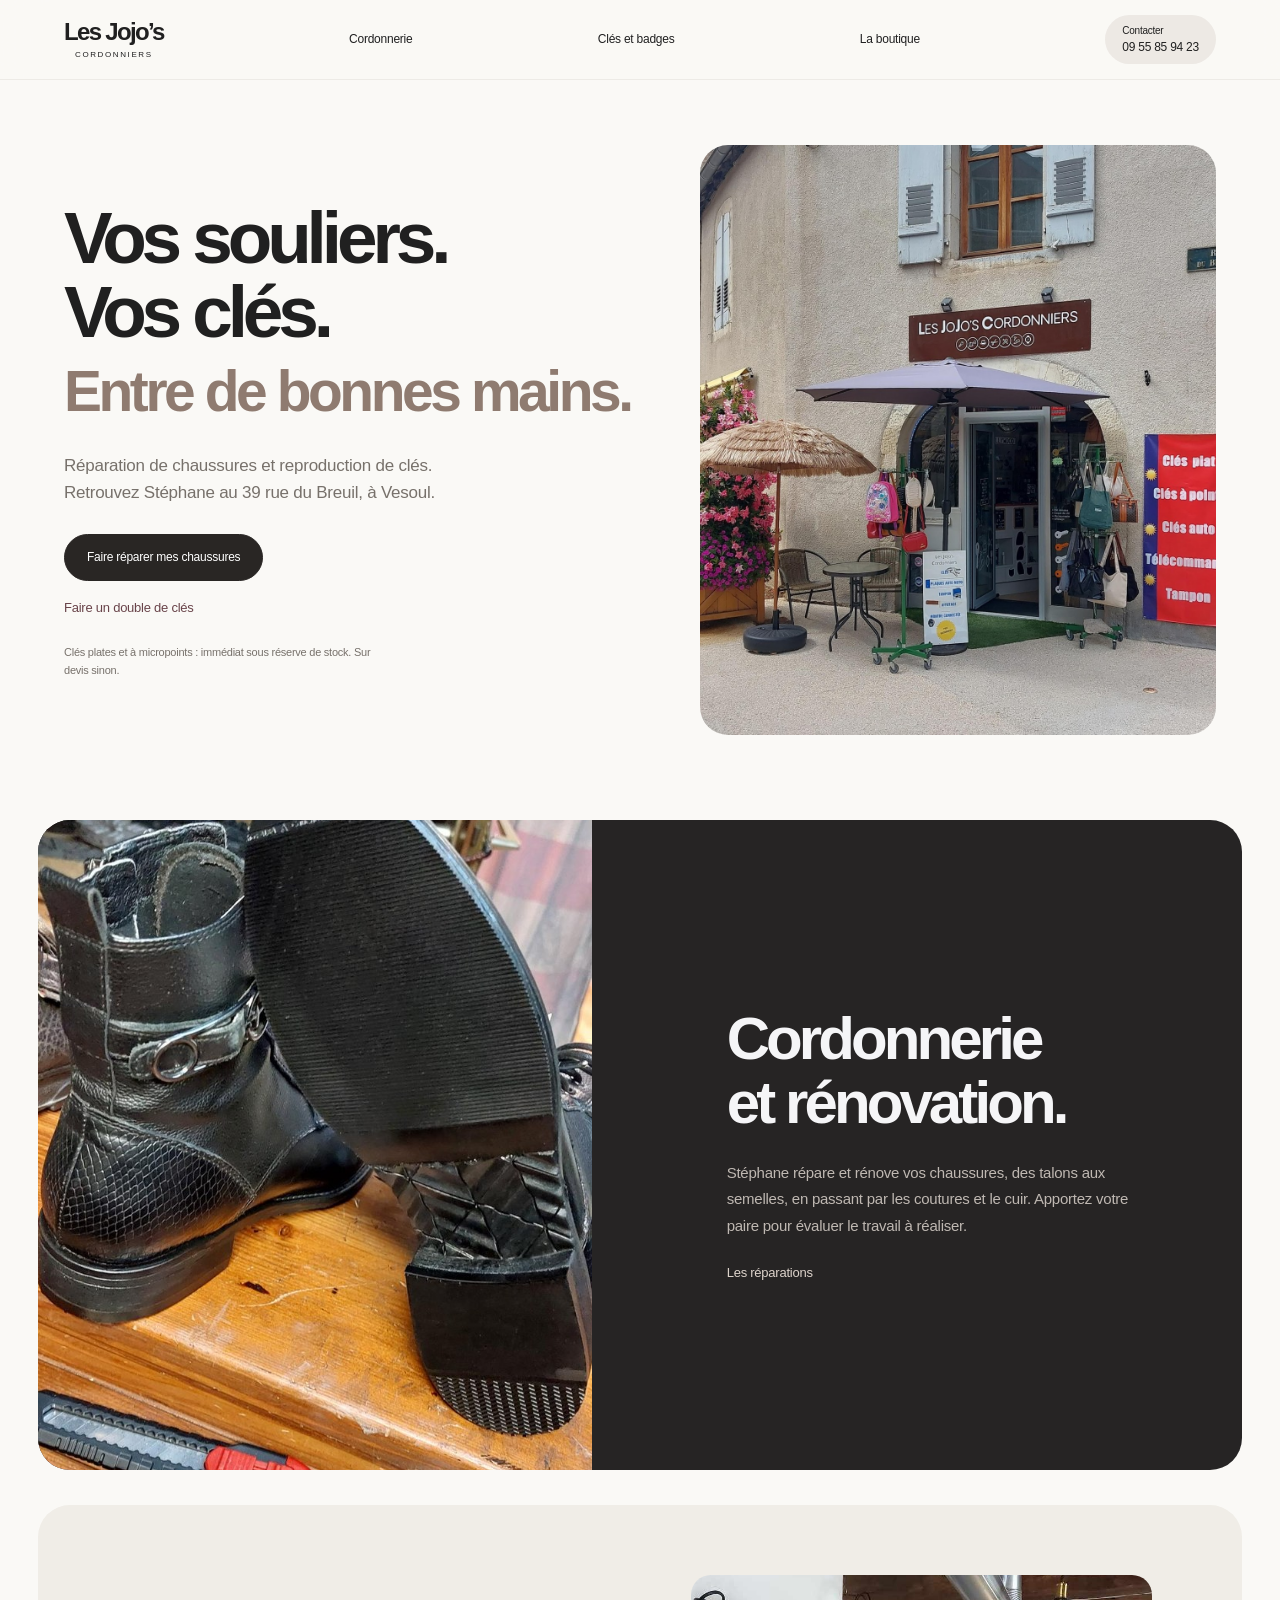
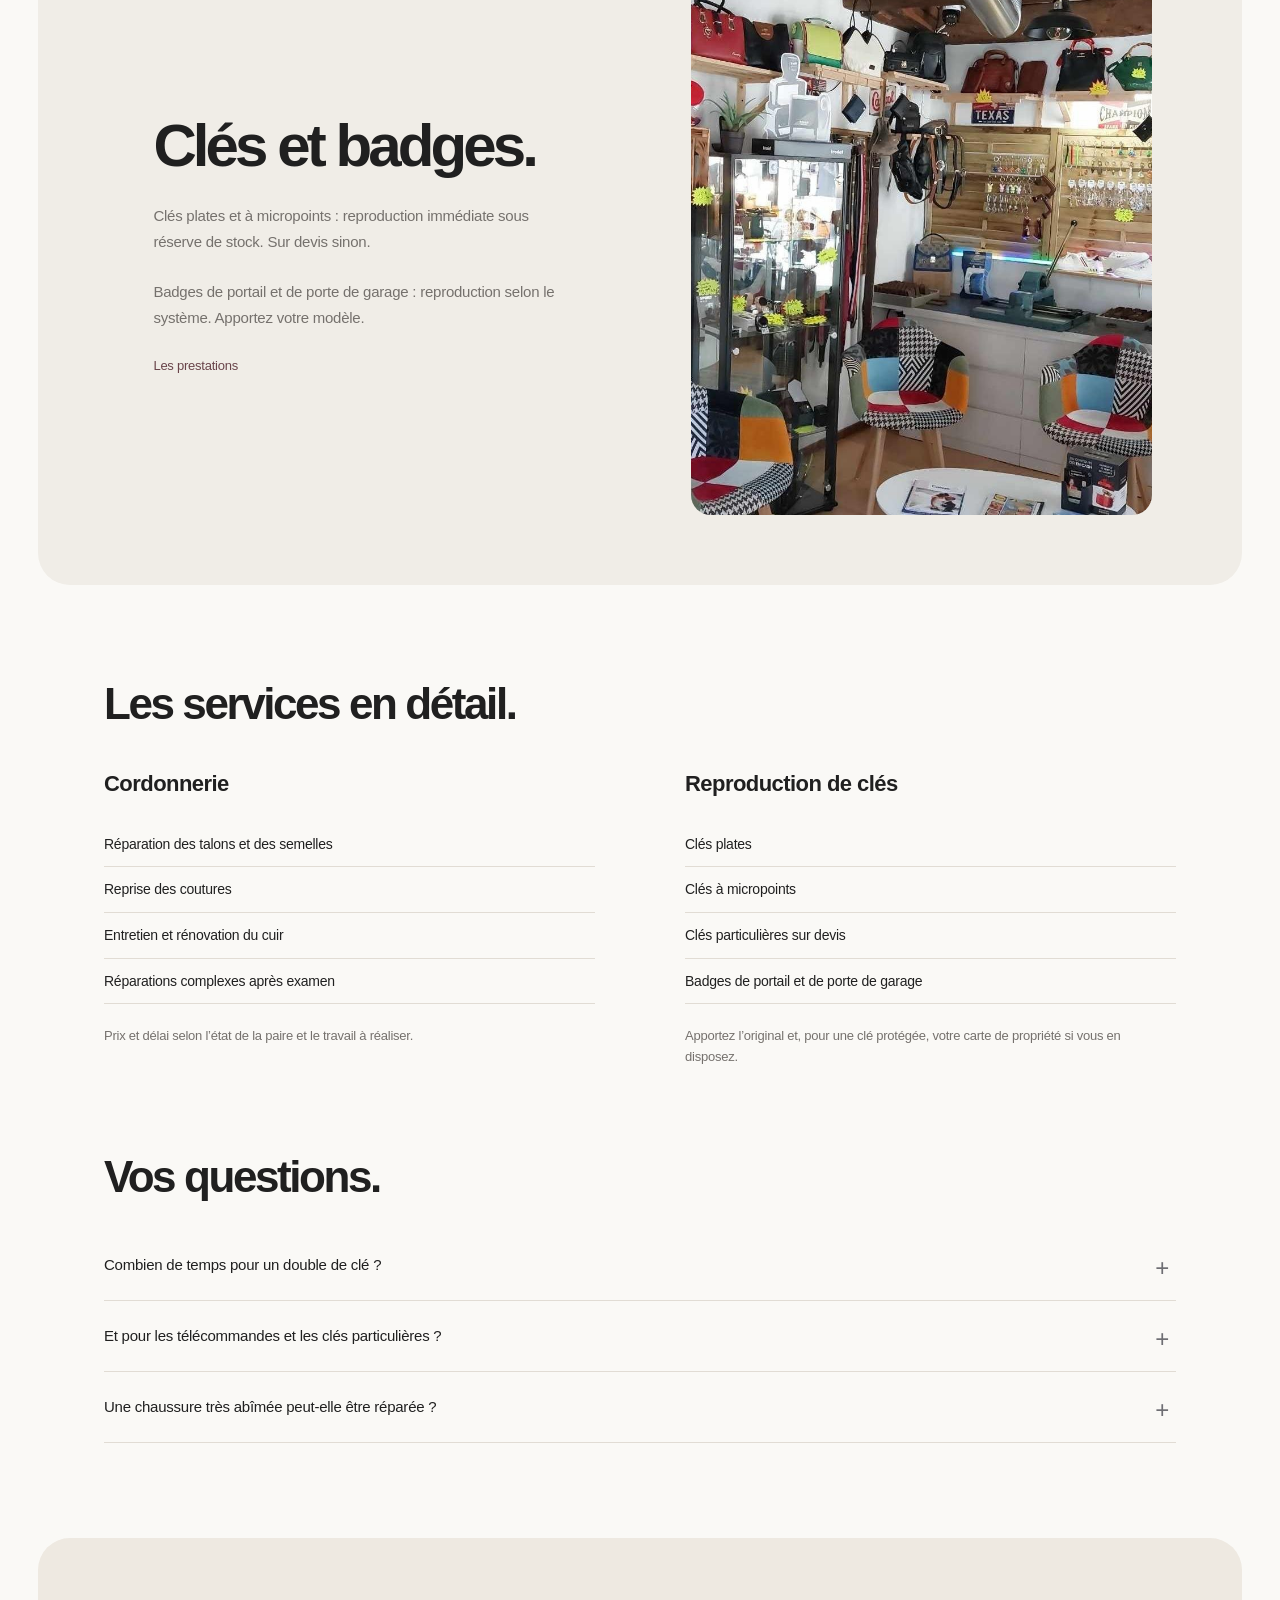
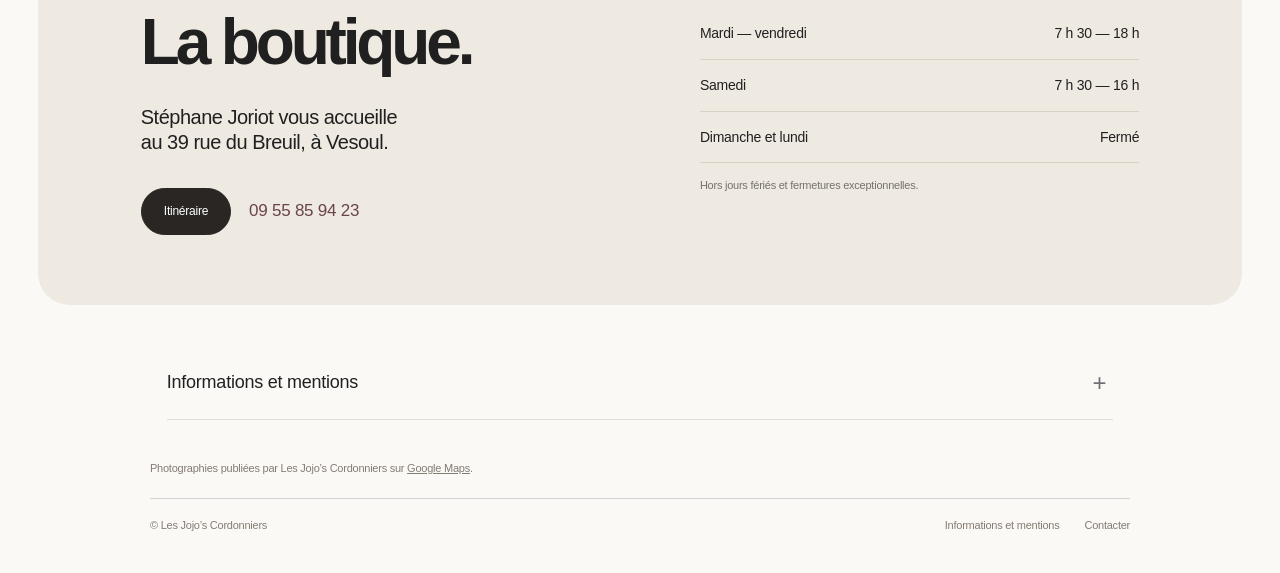
==== index.html @ 769cfbdf "Add files via upload" ====
<!doctype html>
<html lang="fr">
<head>
<meta charset="utf-8"><meta name="viewport" content="width=device-width, initial-scale=1">
<title>Les Jojo’s Cordonniers — Cordonnerie & clés à Vesoul</title>
<meta name="description" content="À Vesoul, Stéphane rénove vos souliers et reproduit vos clés plates, à micropoints et badges. 39 rue du Breuil. Du mardi au samedi. 09 55 85 94 23.">
<meta name="theme-color" content="#572b31"><meta property="og:title" content="Les Jojo’s Cordonniers · Vesoul"><meta property="og:description" content="Le soin des souliers. La précision des clés. Retrouvez Stéphane au 39 rue du Breuil."><meta property="og:type" content="website">
<style>
:root{color-scheme:light;--ink:#1d1d1f;--muted:#6e6e73;--blue:#0071e3;--gray:#f5f5f7}*{box-sizing:border-box}html{scroll-behavior:smooth;scroll-padding-top:65px}body{margin:0;color:var(--ink);background:white;font-family:-apple-system,BlinkMacSystemFont,'Helvetica Neue',Arial,sans-serif;-webkit-font-smoothing:antialiased;line-height:1.47;letter-spacing:-.015em}a{color:inherit;text-decoration:none}a:focus-visible,summary:focus-visible{outline:3px solid #0071e3;outline-offset:5px}h1,h2,h3,p{margin:0}h1,h2{font-weight:600;letter-spacing:-.045em;line-height:1.08}h1{font-size:60px}h2{font-size:52px}h3{font-size:24px;font-weight:600;letter-spacing:-.025em}header{position:sticky;top:0;z-index:10;height:48px;background:#fafafcd9;backdrop-filter:saturate(180%) blur(20px);-webkit-backdrop-filter:saturate(180%) blur(20px)}nav{height:100%;max-width:1000px;margin:auto;padding:0 22px;display:flex;align-items:center;justify-content:space-between;gap:24px;font-size:12px}nav a:hover{color:#000}.brand{font-size:17px;font-weight:600;letter-spacing:-.045em}.hero{text-align:center;background:var(--gray);padding:60px 24px 0;overflow:hidden}.subtitle{font-size:27px;line-height:1.25;letter-spacing:-.025em;margin-top:12px}.actions{display:flex;align-items:center;justify-content:center;gap:18px;margin-top:25px}.button{display:inline-flex;align-items:center;justify-content:center;border:1px solid var(--blue);background:var(--blue);color:white;border-radius:24px;padding:11px 22px;font-size:14px;line-height:1.4;transition:background .2s}.button:hover{background:#0077ed}.button.outline{background:transparent;color:var(--blue)}.button.outline:hover{background:var(--blue);color:white}.hero>img{display:block;width:min(100%,1100px);height:460px;object-fit:cover;object-position:50% 58%;margin:38px auto 0}.product{display:grid;grid-template-columns:1fr 1fr;align-items:center;gap:6%;padding:64px max(6%,calc((100vw - 1200px)/2));margin-top:12px;min-height:650px;overflow:hidden}.product-copy{text-align:center;max-width:500px;justify-self:center}.description{font-size:17px;color:var(--muted);line-height:1.55;max-width:405px;margin:24px auto 0}.product .link{display:inline-block;margin-top:24px}.link{color:#0066cc;font-size:17px;white-space:nowrap}.link:hover{text-decoration:underline}.link span{margin-left:5px;font-size:22px;vertical-align:-1px}.product>img{display:block;width:100%;height:530px;object-fit:cover}.dark{background:#000;color:#f5f5f7}.dark .description{color:#a1a1a6}.dark .link{color:#2997ff}.dark>img{object-position:50% 42%;max-width:430px;justify-self:center}.keys{background:var(--gray)}.keys>img{max-width:530px;justify-self:center}.services,.faq{max-width:1030px;margin:auto;padding:105px 25px}.services h2,.faq h2{font-size:40px}.service-columns{display:grid;grid-template-columns:1fr 1fr;gap:100px;margin-top:50px}.service-columns ul{list-style:none;padding:0;margin:22px 0}.service-columns li{font-size:16px;padding:12px 0;border-bottom:1px solid #d2d2d7}.service-columns article>p{font-size:14px;color:var(--muted);line-height:1.6}.faq{padding-top:0;padding-bottom:95px}.faq h2{margin-bottom:30px}details{border-bottom:1px solid #d2d2d7}summary{list-style:none;cursor:pointer;position:relative;padding:24px 40px 24px 0;font-size:18px;font-weight:500}summary::-webkit-details-marker{display:none}summary:after{content:'+';position:absolute;right:7px;top:20px;color:#6e6e73;font-size:24px;font-weight:300}details[open] summary:after{content:'−'}details p{padding:0 40px 25px 0;color:var(--muted);font-size:16px;max-width:800px}.contact{text-align:center;background:var(--gray);padding:80px 24px 90px}.contact .subtitle{font-size:24px}.hours{max-width:380px;margin:35px auto 0;text-align:left}.hours p{display:flex;justify-content:space-between;gap:20px;font-size:15px;padding:11px 0}.note{font-size:12px;color:var(--muted);margin-top:14px}footer{background:var(--gray);padding:25px max(25px,calc((100vw - 980px)/2));color:var(--muted);font-size:11px}footer>p{padding-bottom:20px;border-bottom:1px solid #d2d2d7;line-height:1.6}footer>p a{text-decoration:underline}footer>div{display:flex;gap:25px;padding-top:18px;flex-wrap:wrap}footer>div span{margin-right:auto}.skip{position:absolute;top:-100px;left:20px;z-index:30;background:white;padding:14px}.skip:focus{top:5px}.legal{max-width:800px;margin:60px auto;padding:0 25px}.legal h1{font-size:42px;margin-bottom:30px}.legal h2{font-size:26px;margin:30px 0 12px}.legal p{margin-bottom:15px}.legal a{color:#0066cc}.legal~footer{margin-top:50px}body>header:not(:has(nav)){display:flex;align-items:center;justify-content:space-between;padding:0 25px;font-size:13px}.reveal{opacity:0;transform:translateY(12px);transition:opacity .65s ease,transform .65s ease}.reveal.visible{opacity:1;transform:none}
@media(min-width:1600px){.hero>img{height:520px}.product{padding-top:80px;padding-bottom:80px}}
@media(max-width:800px){h1{font-size:43px}h2{font-size:40px}.hero{padding-top:45px}.subtitle{font-size:23px}.product{gap:5%;padding:50px 5%;min-height:570px}.product>img{height:470px}.description{font-size:15px}.service-columns{gap:45px}.services,.faq{padding-left:7%;padding-right:7%}}
@media(max-width:760px){html{scroll-padding-top:60px}header{height:50px}nav{padding:0 17px;gap:15px;font-size:10px}.brand{font-size:15px}nav a:nth-child(4){display:none}.hero{padding:38px 16px 0}h1{font-size:39px;max-width:340px;margin:auto;letter-spacing:-.04em}.hero .subtitle{font-size:19px;max-width:280px;margin:13px auto 0;line-height:1.3}.actions{gap:14px;margin-top:22px}.button{font-size:12px;padding:10px 18px}.hero>img{width:calc(100% + 32px);max-width:none;margin:30px -16px 0;height:360px;object-position:50% 56%}.product{grid-template-columns:1fr;gap:30px;padding:45px 22px 0;min-height:0;margin-top:10px}.product h2{font-size:39px}.product .subtitle{font-size:23px}.description{font-size:15px;max-width:330px;margin-top:20px}.product .link{font-size:15px;margin-top:18px}.product>img{height:420px;width:100%;max-width:390px;object-position:50% 40%}.keys>img{height:360px;object-position:center}.services{padding:65px 25px}.services h2,.faq h2{font-size:32px}.service-columns{grid-template-columns:1fr;gap:40px;margin-top:32px}.service-columns h3{font-size:22px}.service-columns ul{margin-top:15px}.service-columns li{font-size:14px}.service-columns article>p{font-size:13px}.faq{padding:0 25px 65px}.faq h2{margin-bottom:15px}summary{font-size:15px;padding-top:22px;padding-bottom:22px}details p{font-size:14px}.contact{padding:55px 25px 60px}.contact h2{font-size:39px}.contact .subtitle{font-size:20px}.hours{margin-top:28px}.hours p{font-size:13px}.note{font-size:10px}.contact .link{font-size:15px}footer{padding:20px 25px;font-size:10px}footer>div{gap:15px}footer>div span{width:100%}.legal h1{font-size:34px}}
@media(prefers-reduced-motion:reduce){html{scroll-behavior:auto}.reveal{opacity:1;transform:none;transition:none}*{transition:none!important}}
/* Retour à la composition chaleureuse, avec contenu réduit. */
:root{--ink:#202020;--muted:#75716d;--blue:#292624;--gray:#f0ede7}body{background:#faf9f6}header{height:80px;background:#faf9f6e8;border-bottom:1px solid #e4e1db99}nav{max-width:1320px;padding:0 5%;font-size:12px;gap:30px}.brand{font-size:24px;letter-spacing:-.07em;line-height:1;text-align:center}.brand span{display:block;font-size:8px;letter-spacing:.2em;margin-top:7px;font-weight:400}.nav-call{background:#ede9e4;border-radius:30px;padding:9px 17px;font-size:10px;line-height:1.3}.nav-call span{display:block;font-size:12px;margin-top:3px}.hero{max-width:1440px;margin:auto;background:none;text-align:left;padding:65px 5% 50px;display:grid;grid-template-columns:1.1fr 1fr;gap:6%;align-items:center}.hero h1{font-size:clamp(52px,5.7vw,82px);font-weight:600;line-height:1.02;letter-spacing:-.07em}.hero h1 span{display:inline-block;font-size:.78em;line-height:1.1;letter-spacing:-.06em;margin-top:10px;color:#8f7b70}.intro{font-size:17px;color:#77716b;line-height:1.6;margin-top:28px;max-width:440px}.hero .actions{align-items:flex-start;flex-direction:column;gap:17px;margin-top:28px}.button{background:#292624;border-color:#292624;font-size:12px;padding:14px 22px;border-radius:30px;transition:transform .2s,background .2s}.button:hover{background:#444;transform:translateY(-2px)}.link{color:#69444a;font-size:13px}.link span{display:none}.hero .key-note{font-size:11px;line-height:1.6;color:#77716b;max-width:310px;margin-top:27px}.hero>img{width:100%;height:590px;margin:0;border-radius:28px;object-position:50% 58%}.product{margin:35px 3% 0;border-radius:32px;padding:70px 7%;min-height:0;gap:10%;grid-template-columns:1fr 1fr}.product-copy{text-align:left;max-width:480px}.product h2{font-size:60px;letter-spacing:-.065em}.description{font-size:15px;line-height:1.75;margin:24px 0 0;max-width:410px}.product>img{height:540px;max-width:none;border-radius:20px}.dark{background:#262424;grid-template-columns:1fr 1fr}.dark>img{grid-column:1;grid-row:1;object-position:50% 42%;height:650px;border-radius:0}.dark .product-copy{grid-column:2;grid-row:1;padding:30px 12% 30px 0}.dark{padding:0;gap:8%;overflow:hidden}.dark .description{color:#bfb8b2}.dark .link{color:#ddd3cb}.keys{background:#f0ede7}.services,.faq{max-width:1200px;padding-left:5%;padding-right:5%}.services{padding-top:95px;padding-bottom:85px}.services h2,.faq h2{font-size:44px;letter-spacing:-.055em}.service-columns{gap:90px;margin-top:40px}.service-columns h3{font-size:22px}.service-columns li{font-size:14px;border-color:#e1dcd4}.service-columns article>p{font-size:13px}.faq summary{font-size:15px;font-weight:500}details{border-color:#e1dcd4}details p{font-size:14px}.contact{margin:0 3%;border-radius:32px;background:#eee9e1;padding:70px 8%;display:grid;grid-template-columns:1fr 1fr;column-gap:12%;text-align:left}.contact h2{grid-column:1;grid-row:1;font-size:64px;letter-spacing:-.065em}.contact .subtitle{grid-column:1;grid-row:2;font-size:20px;margin-top:20px}.hours{grid-column:2;grid-row:1 / span 2;max-width:none;width:100%;margin:0;align-self:center}.hours p{font-size:14px;border-bottom:1px solid #d9d1c7;padding:15px 0}.note{grid-column:2;grid-row:3;font-size:11px;align-self:start}.contact .actions{grid-column:1;grid-row:3;justify-content:flex-start;flex-wrap:wrap}.contact .link{font-size:17px}footer{background:none;padding-top:40px;padding-bottom:40px;color:#847b72}.reveal{transform:translateY(12px)}.reveal.visible{transform:none}
@media(min-width:1600px){.product,.contact{max-width:1400px;margin-left:auto;margin-right:auto}.hero>img{height:620px}}
@media(max-width:1000px){nav{gap:20px}.hero{padding-top:50px;gap:5%}.hero h1{font-size:62px}.hero>img{height:570px}.product h2{font-size:48px}.product{gap:7%}.dark>img{height:600px}.dark .product-copy{padding-right:10%}.contact{column-gap:7%}.contact h2{font-size:54px}}
@media(max-width:760px){header{height:68px}html{scroll-padding-top:78px}nav{padding:0 6%;gap:14px;justify-content:space-between}.brand{font-size:23px}.brand span{font-size:7px}nav>a:nth-child(2),nav>a:nth-child(3),nav>a:nth-child(4){display:none}.nav-call{padding:8px 13px;font-size:9px}.nav-call span{font-size:11px}.hero{padding:40px 6% 30px;grid-template-columns:1fr;gap:30px}.hero h1{font-size:56px;max-width:none;margin:0;letter-spacing:-.07em}.hero h1 span{font-size:.74em;margin-top:10px}.intro{font-size:15px;margin-top:23px}.hero .actions{gap:13px;margin-top:24px}.button{font-size:11px;padding:14px 19px}.hero .key-note{font-size:10px;margin-top:23px;max-width:290px}.hero>img{width:100%;height:420px;max-width:none;margin:0;border-radius:22px}.product{grid-template-columns:1fr;margin:15px 4% 0;padding:40px 7% 0;gap:30px;border-radius:24px}.product h2{font-size:43px}.description{font-size:14px;margin-top:20px}.product .link{font-size:12px;margin-top:20px}.product>img{height:370px;border-radius:16px 16px 0 0;max-width:none}.dark{padding:0;gap:0}.dark>img{grid-row:1;grid-column:1;height:400px;border-radius:0;object-position:50% 42%}.dark .product-copy{grid-column:1;grid-row:2;padding:40px 7%;max-width:none;width:100%}.keys{padding-bottom:0}.services{padding:62px 6%}.services h2,.faq h2{font-size:34px}.service-columns{grid-template-columns:1fr;gap:35px;margin-top:30px}.service-columns h3{font-size:21px}.service-columns li{font-size:13px}.faq{padding:0 6% 62px}.faq summary{font-size:14px}.contact{margin:0 4%;padding:45px 7%;border-radius:24px;display:block}.contact h2{font-size:45px}.contact .subtitle{font-size:18px;margin-top:18px}.hours{margin-top:30px}.hours p{font-size:13px}.note{font-size:10px;margin-top:14px}.contact .actions{margin-top:25px;gap:17px}.contact .link{font-size:15px}footer{padding:30px 6%;font-size:10px}}


.embedded-info{max-width:1100px;margin:40px auto 0;padding:0 6%}.embedded-info details>div{padding:10px 0 25px}.embedded-info h3{font-size:17px;margin:20px 0 10px}.embedded-info p{font-size:13px;padding:0 0 12px}.embedded-info a{text-decoration:underline}
</style><link rel="icon" href="[data-uri]" type="image/svg+xml">
<script type="application/ld+json">{"@context":"https://schema.org","@type":"LocalBusiness","name":"Les Jojo’s Cordonniers","telephone":"+33955859423","address":{"@type":"PostalAddress","streetAddress":"39 rue du Breuil","postalCode":"70000","addressLocality":"Vesoul","addressCountry":"FR"},"openingHoursSpecification":[{"@type":"OpeningHoursSpecification","dayOfWeek":["Tuesday","Wednesday","Thursday","Friday"],"opens":"07:30","closes":"18:00"},{"@type":"OpeningHoursSpecification","dayOfWeek":"Saturday","opens":"07:30","closes":"16:00"}],"hasMap":"https://maps.app.goo.gl/Tu4e4Hocsy4K4WcW7"}</script>
</head>
<body>
<a class="skip" href="#contenu">Aller au contenu</a>
<header><nav aria-label="Navigation principale"><a class="brand" href="#">Les Jojo’s<span>CORDONNIERS</span></a><a href="#cordonnerie">Cordonnerie</a><a href="#cles">Clés et badges</a><a href="#venir">La boutique</a><a class="nav-call" href="tel:+33955859423">Contacter<span>09 55 85 94 23</span></a></nav></header>
<main id="contenu">
<section class="hero"><div class="hero-copy"><h1>Vos souliers.<br>Vos clés.<br><span>Entre de bonnes mains.</span></h1><p class="intro">Réparation de chaussures et reproduction de clés.<br>Retrouvez Stéphane au 39 rue du Breuil, à Vesoul.</p><div class="actions"><a class="button" href="#cordonnerie">Faire réparer mes chaussures</a><a class="link" href="#cles">Faire un double de clés</a></div><p class="key-note">Clés plates et à micropoints : immédiat sous réserve de stock. Sur devis sinon.</p></div><img src="[data-uri]" alt="La boutique Les Jojo’s Cordonniers au 39 rue du Breuil à Vesoul" width="1080" height="1350" fetchpriority="high"></section>
<section class="product dark" id="cordonnerie"><div class="product-copy"><h2>Cordonnerie<br>et rénovation.</h2><p class="description">Stéphane répare et rénove vos chaussures, des talons aux semelles, en passant par les coutures et le cuir. Apportez votre paire pour évaluer le travail à réaliser.</p><a class="link" href="#services">Les réparations <span aria-hidden="true">›</span></a></div><img src="[data-uri]" alt="Une chaussure et sa semelle à l’établi de la cordonnerie" width="720" height="1600" loading="lazy"></section>
<section class="product keys" id="cles"><div class="product-copy"><h2>Clés et badges.</h2><p class="description">Clés plates et à micropoints : reproduction immédiate sous réserve de stock. Sur devis sinon.</p><p class="description">Badges de portail et de porte de garage : reproduction selon le système. Apportez votre modèle.</p><a class="link" href="#services">Les prestations <span aria-hidden="true">›</span></a></div><img src="[data-uri]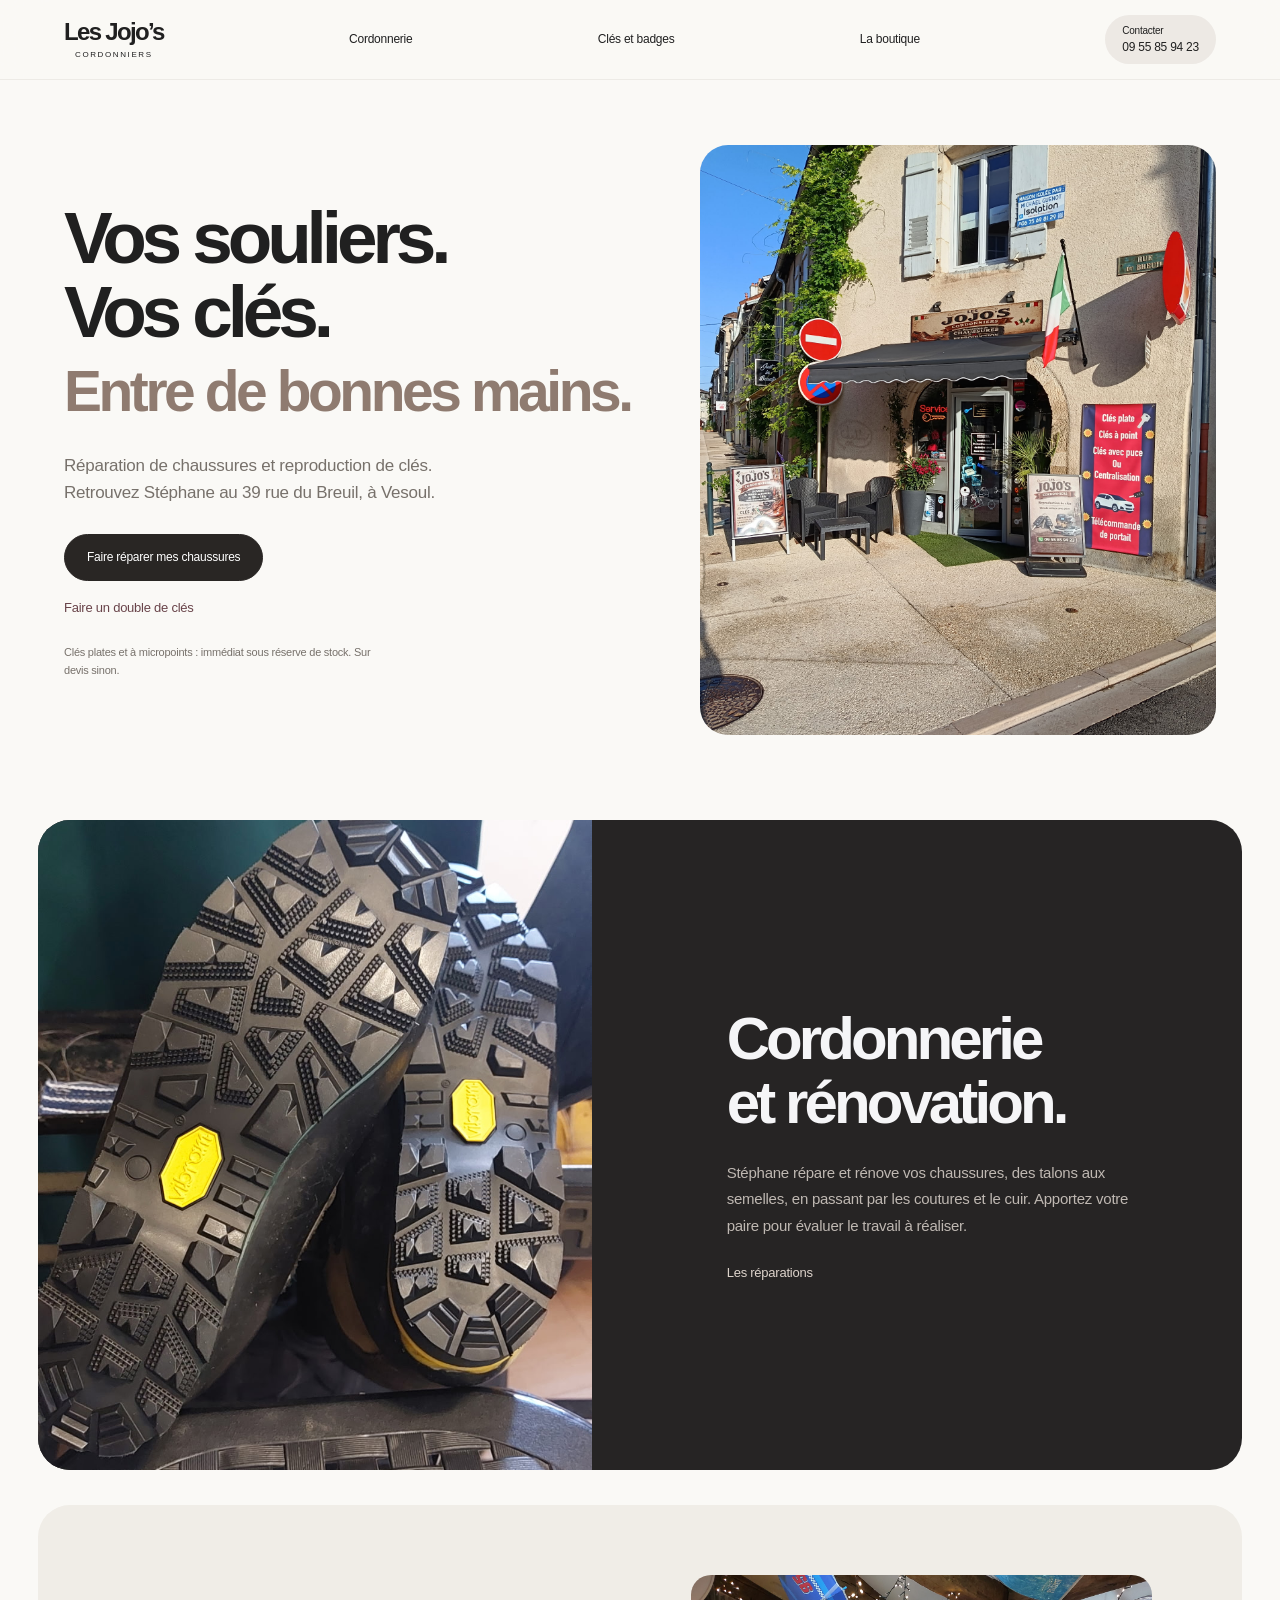
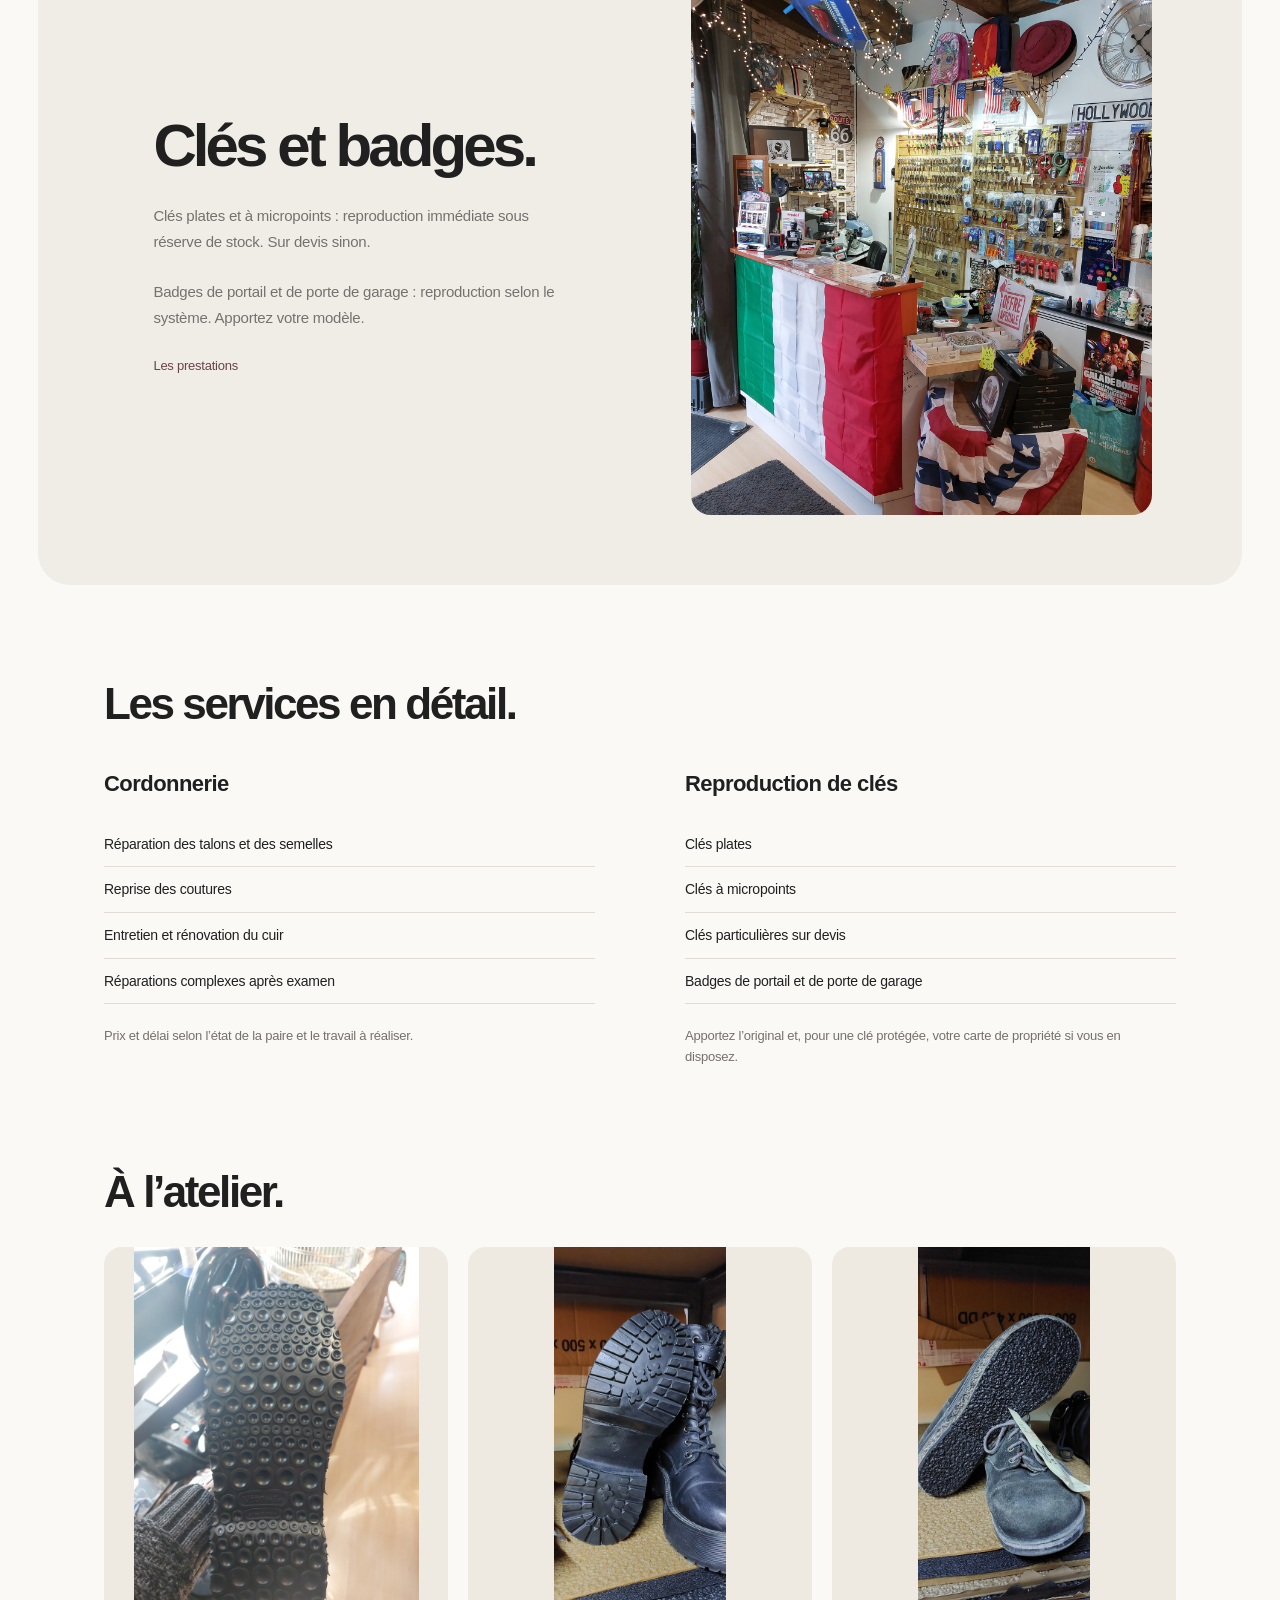
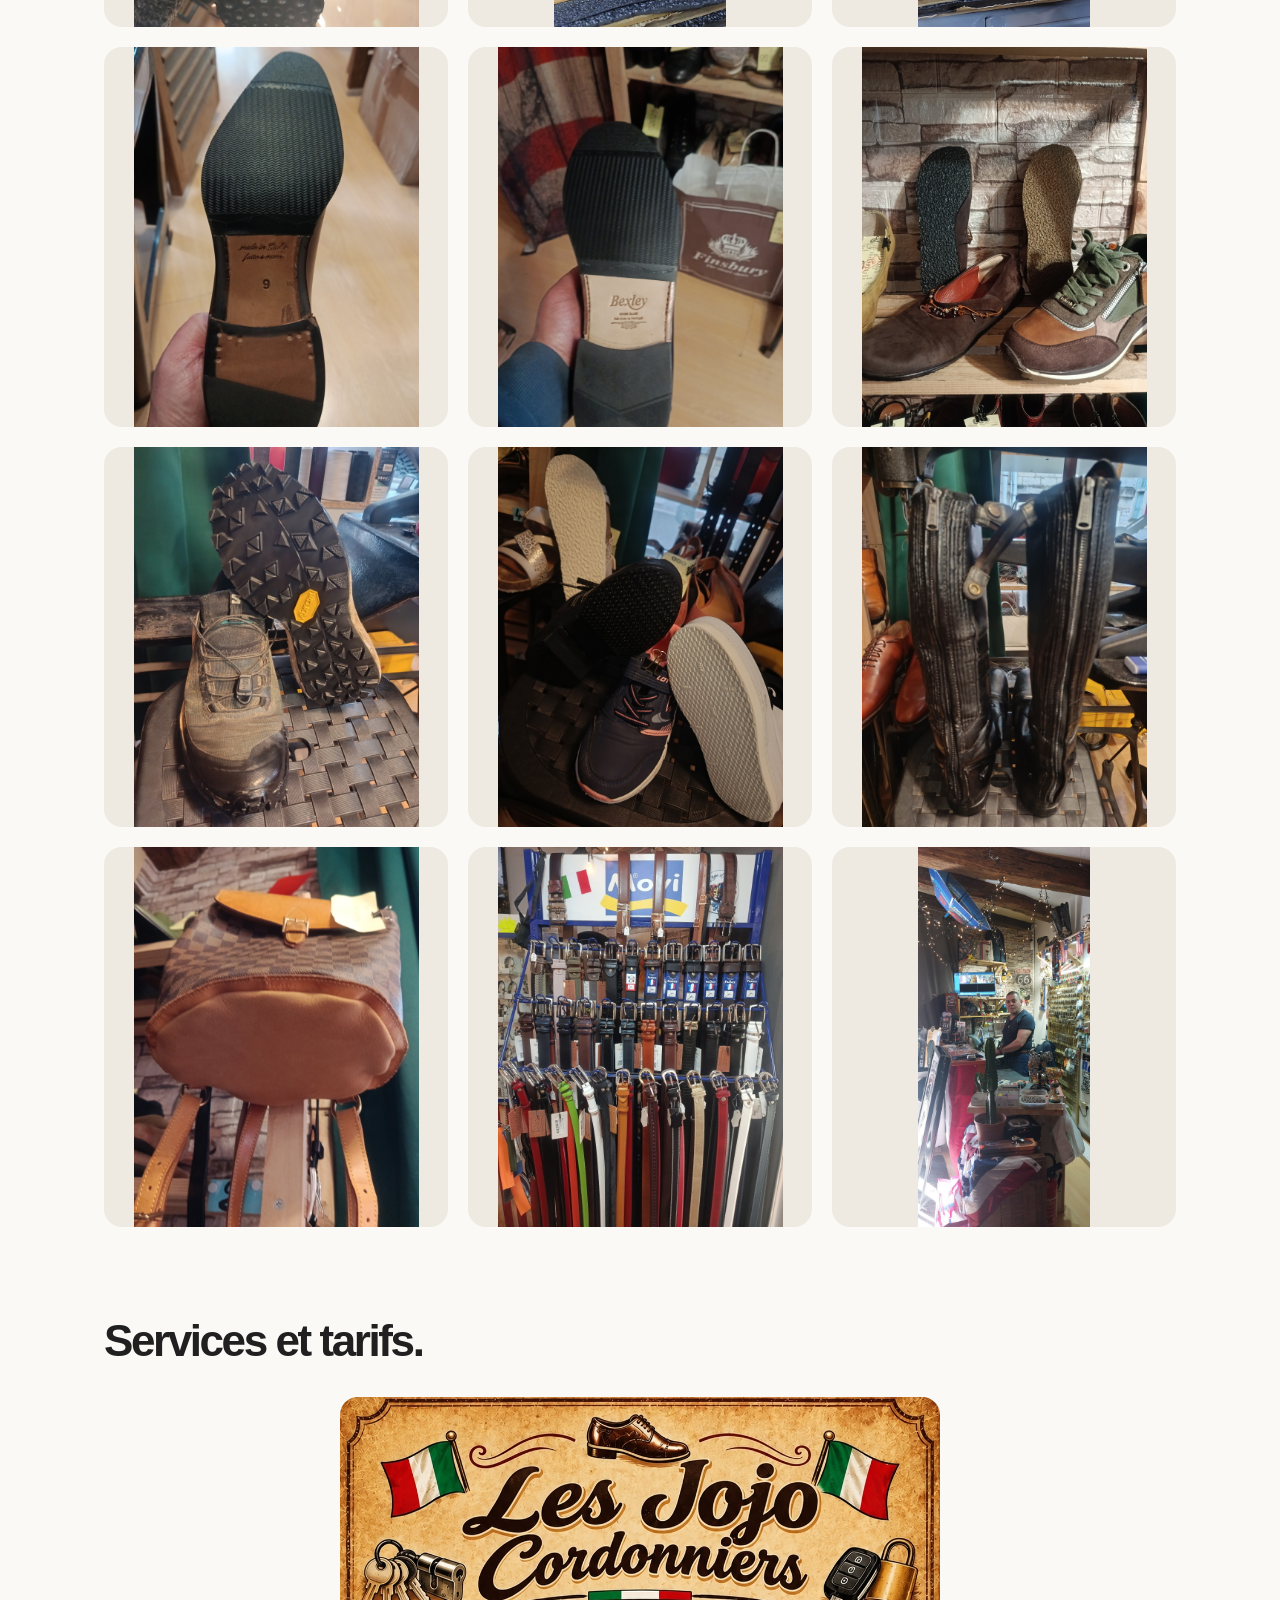
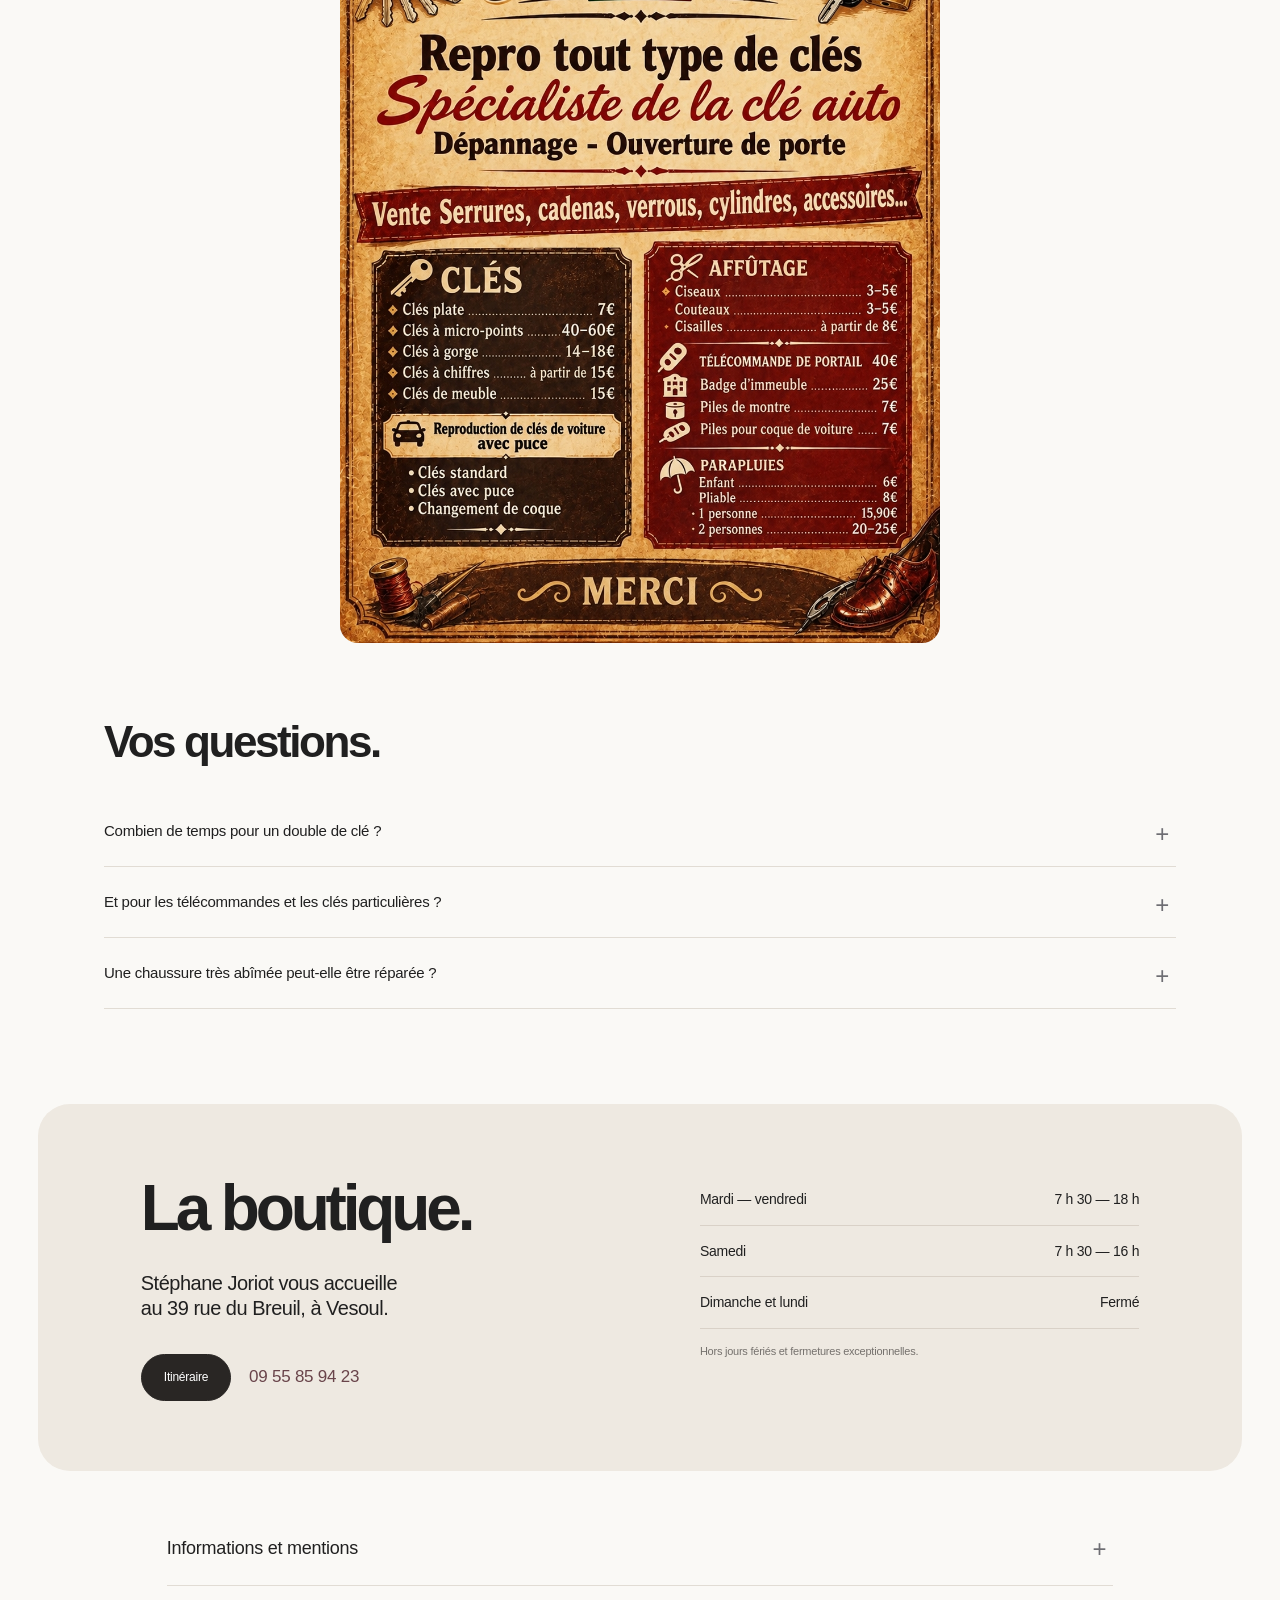
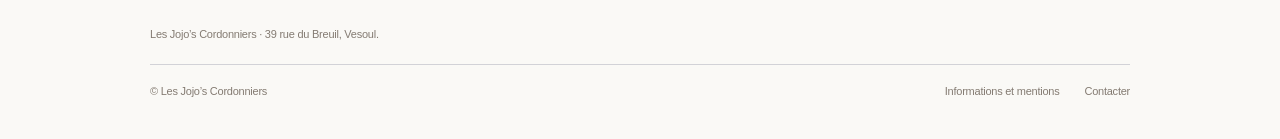
